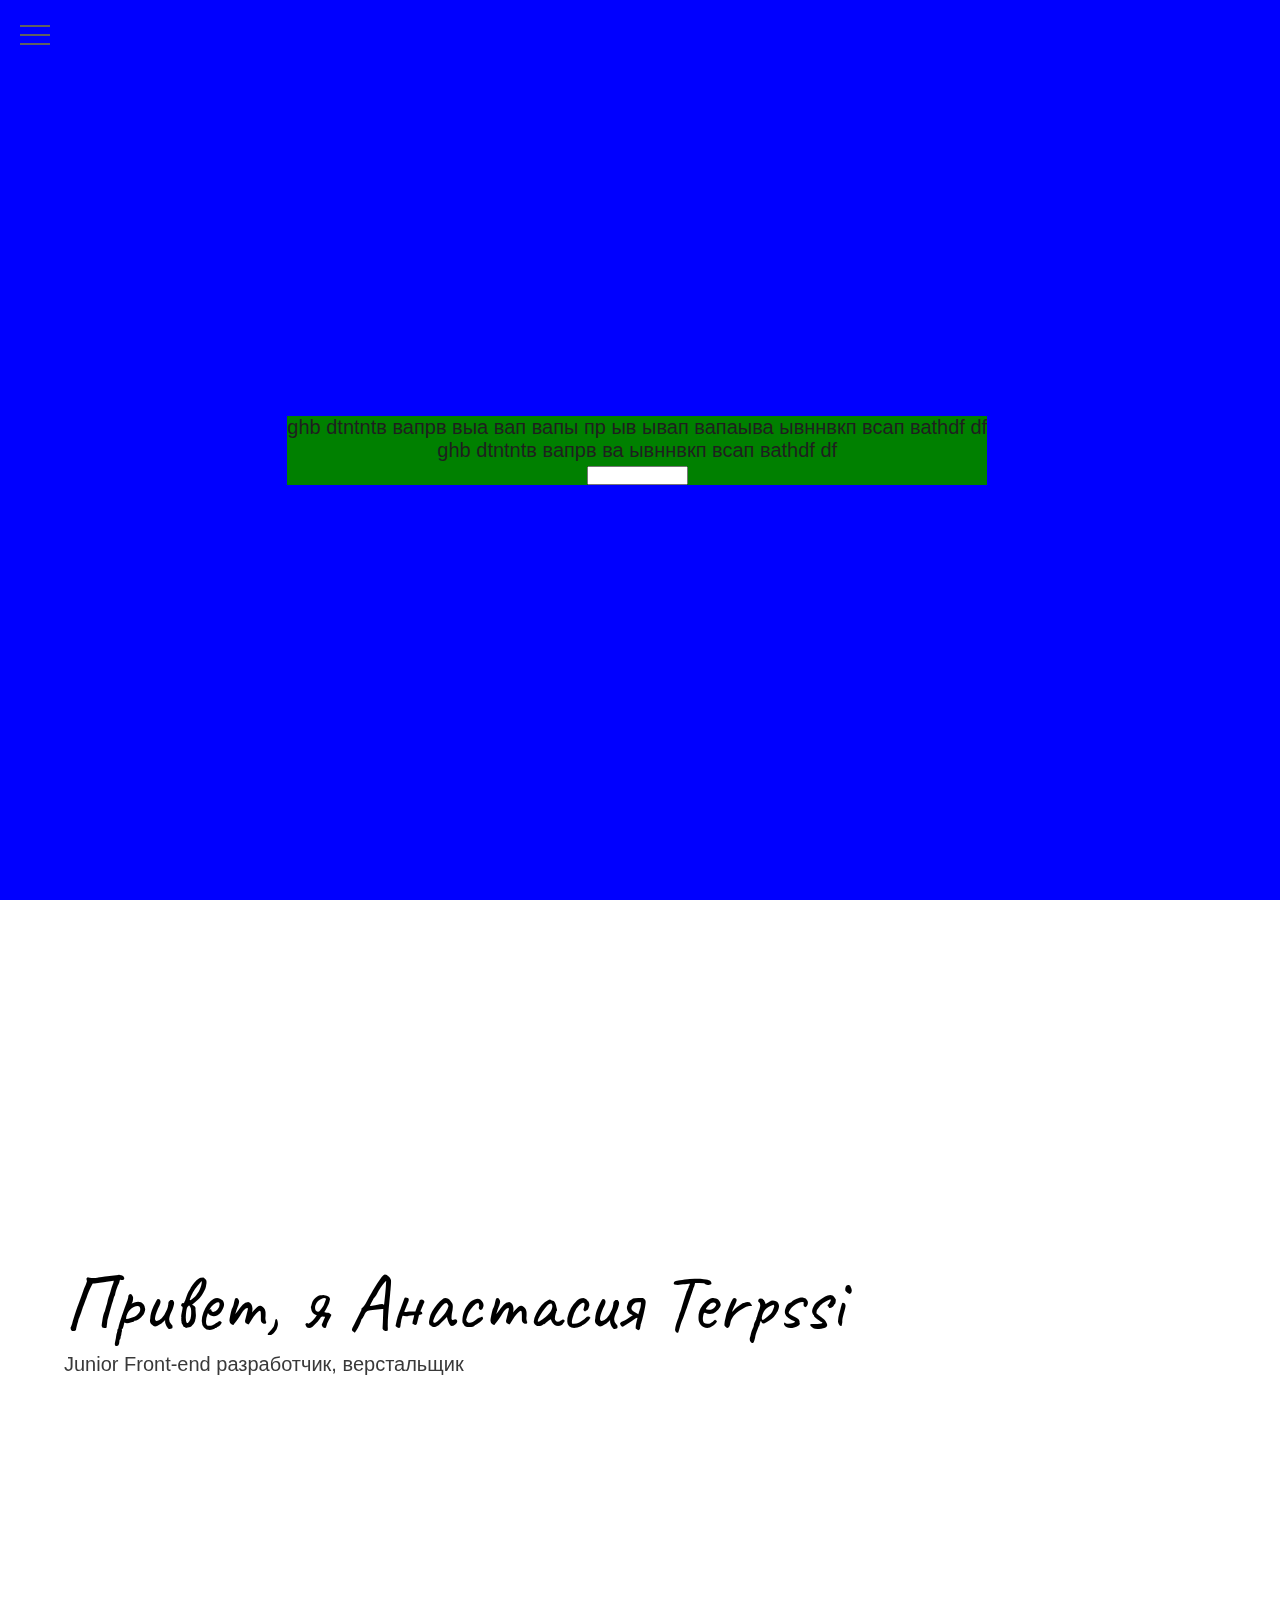
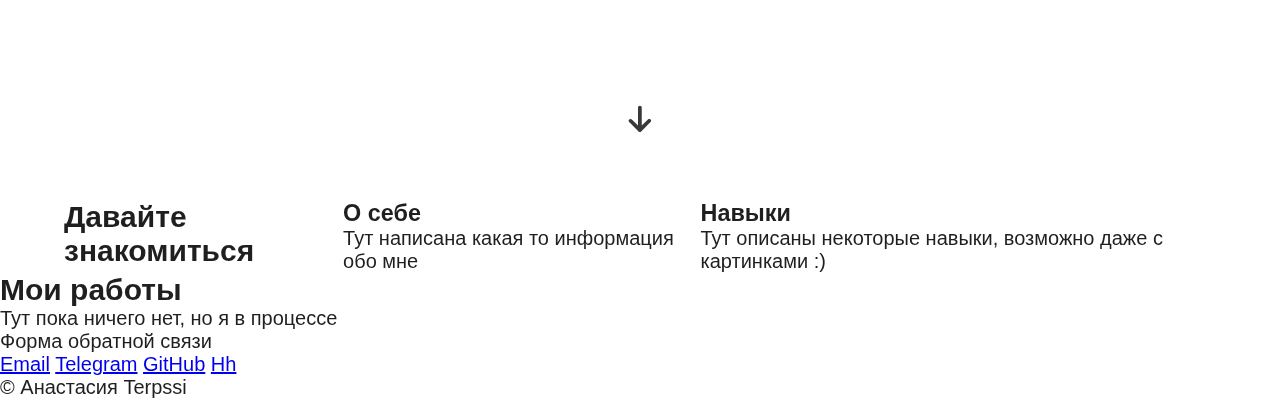
==== index.html @ 1273b7cf "1st commit" ====
<!DOCTYPE html>
<html lang="en">
<head>
    <meta charset="UTF-8">
    <meta name="keywords" content="важные, ключевые, слова">
    <meta name="description" content="краткое описание">
    <link rel="stylesheet" href="fonts.css">
    <link rel="stylesheet" href="style.css">
    <link rel="stylesheet" href="CustomIcons/style.css">
    <title></title>
</head>
<body>
    <div class="test">
        <div class="squ">
            <p>ghb dtntntв вапрв выа вап вапы пр ыв ывап вапаыва ывннвкп всап ваthdf df</p>
            <p>ghb dtntntв вапрв ва ывннвкп всап ваthdf df</p>
            <INPUT TYPE="TEXT" size="10">
        </div>
    </div>
    <header>
        <div class="layout">
            <div class="navigation">
                <input type="checkbox" id="menu-toggle">
                <label class="menu-button" for="menu-toggle">
                    <span></span>
                </label>
                <nav>
                    <a href="#about-me">О себе</a>
                    <a href="#">Мои работы</a>
                </nav>
            </div>
            <div class="header-content">
                <h1>Привет, я Анастасия Terpssi</h1>
                <p>Junior Front-end разработчик, верстальщик</p>
            </div>
            <a class="arrow-down icon-arrow-down2" href="#about-me"></a>
        </div>
    </header>
    <main>
        <section id="about-me">
            <div class="layout">
                <h2>Давайте знакомиться</h2>
                <div>
                    <h3>О себе</h3>
                    <p>Тут написана какая то информация обо мне</p>
                </div>
                <div>
                    <h3>Навыки</h3>
                    <p>Тут описаны некоторые навыки, возможно даже с картинками :)</p>
                </div>
            </div>
        </section>
        <section>
            <h2>Мои работы</h2>
            <p>Тут пока ничего нет, но я в процессе</p>
        </section>
        <section>
            <form action="">
                Форма обратной связи
            </form>
        </section>
    </main>
    <footer>
        <div class="social-icons">
            <a href="#">Email</a>
            <a href="#">Telegram</a>
            <a href="#">GitHub</a>
            <a href="#">Hh</a>
        </div>
        <p>&copy; Анастасия Terpssi</p>
    </footer>
</body>
</html>
---- fonts.css ----
@font-face {
    font-family: "ModernTypewriter";
    src: url("fonts/MODERN TYPEWRITER.otf");
    font-weight: normal;
    font-style: normal;
}
@font-face {
    font-family: "Caveat";
    src: url("fonts/Caveat/Caveat-Regular.ttf");
    font-weight: normal;
    font-style: normal;
}
@font-face {
    font-family: "Caveat";
    src: url("fonts/Caveat/Caveat-Bold.ttf");
    font-weight: bold;
    font-style: normal;
}
@font-face {
    font-family: "Fregat";
    src: url("fonts/fregat/Fregat_regular.otf");
    font-weight: normal;
    font-style: normal;
}
@font-face {
    font-family: "Fregat";
    src: url("fonts/fregat/Fregat_italic.otf");
    font-weight: normal;
    font-style: italic;
}
@font-face {
    font-family: "Fregat";
    src: url("fonts/fregat/Fregat_bold.otf");
    font-weight: bold;
    font-style: normal;
}
@font-face {
    font-family: "Fregat";
    src: url("fonts/fregat/Fregat_bold_italic.otf");
    font-weight: bold;
    font-style: italic;
}
---- style.css ----
* {
    margin: 0;
    padding: 0;
    box-sizing: border-box;
}
:root {
    --baseColor: #1f1f1f;
    --blackColor: #000000;
    --lightColor:  #393939;
    --teaColor: #620e0e;
    --baseFont: 20px;
}
html {
    scroll-behavior: smooth;
}
body {
    font-family: sans-serif;
    font-style: normal;
    font-weight: normal;
    -webkit-font-smoothing: antialiased;
    font-size: 20px;
    color: var(--baseColor);
}
.layout {
    max-width: 90%;
    margin: 0 auto;
    position: relative;
    display: flex;
}
header .layout:after {
    content: '';
    position: fixed;
    top: 0;
    bottom: 0;
    left: 0;
    right: 0;
    background: url("img/LeoneVenterOnUnsplash.jpg");
    background-size: cover;
    z-index: -99;
}
header .layout {
    flex-direction: column;
    width: 100vw;
    height: 100vh;
    justify-content: space-between;
    padding: 3% 0 4%;
}
header a {
    color: var(--baseColor);
    text-decoration: none;
}
.navigation {
    display: flex;
    align-items: center;
}
#menu-toggle {
    display: none;
}
#menu-toggle:checked ~ .menu-button > span {
    transform: rotate(45deg);
}
#menu-toggle:checked ~ .menu-button > span::before {
    top: 0;
    transform: rotate(0);
}
#menu-toggle:checked ~ .menu-button > span::after {
    top: 0;
    transform: rotate(90deg);
}
#menu-toggle:checked ~ nav {
    visibility: visible;
    left: 70px;
    transition-duration: 0.5s;
}
.menu-button {
    display: flex;
    align-items: center;
    position: fixed;
    top: 20px;
    left: 20px;
    width: 30px;
    height: 30px;
    cursor: pointer;
    z-index: 1;
}
.menu-button > span,
.menu-button > span::before,
.menu-button > span::after {
    display: block;
    position: absolute;
    width: 100%;
    height: 2px;
    background-color: #616161;
    transition-duration: .25s;
}
.menu-button > span::before {
    content: '';
    top: -9px;
}
.menu-button > span::after {
    content: '';
    top: 9px;
}
nav {
    visibility: hidden;
    position: fixed;
    left: 100%;
    top: 25px;
    transition-duration: 0.5s;
    white-space: nowrap;
}
nav a {
    padding: 7px;
    text-transform: uppercase;
}
.menu-button:hover > span:after {
    background-color: var(--teaColor);
    top: -9px;
}
.menu-button:hover > span:before {
    background-color: var(--teaColor);
    top: 9px;
}
nav a:hover {
    color: var(--teaColor);
}
h1 {
    font-family: "Caveat", monospace;
    font-weight: normal;
    font-size: 80px;
    color: var(--blackColor);
}
.header-content p {
    color: var(--lightColor);
}
.arrow-down {
    align-self: center;
}
.arrow-down {
    font-size: 30px;
    transition: color .5s;
    padding: 15px;
    color: var(--lightColor);
}
.arrow-down:hover {
    color: var(--teaColor);
    animation: arrow .5s ease 4 alternate;
}
@keyframes arrow {
    0% {transform: translateY(0px)}
    50% {transform: translateY(-10px)}
    100% {transform: translateY(10px)}
}


.test {
    background-color: blue;
    width: 100vw;
    height: 100vh;
    text-align: center;
}
.test:after {
    background-color: red;
    content: "";
    display: inline-block;
    height: 100%;
    vertical-align: middle;
}
.squ {
    background-color: green;
    display: inline-block;
    vertical-align: middle;
}
---- CustomIcons/style.css ----
@font-face {
  font-family: 'icomoon';
  src:  url('fonts/icomoon.eot?h7og2r');
  src:  url('fonts/icomoon.eot?h7og2r#iefix') format('embedded-opentype'),
    url('fonts/icomoon.ttf?h7og2r') format('truetype'),
    url('fonts/icomoon.woff?h7og2r') format('woff'),
    url('fonts/icomoon.svg?h7og2r#icomoon') format('svg');
  font-weight: normal;
  font-style: normal;
  font-display: block;
}

[class^="icon-"], [class*=" icon-"] {
  /* use !important to prevent issues with browser extensions that change fonts */
  font-family: 'icomoon' !important;
  speak: never;
  font-style: normal;
  font-weight: normal;
  font-variant: normal;
  text-transform: none;
  line-height: 1;

  /* Better Font Rendering =========== */
  -webkit-font-smoothing: antialiased;
  -moz-osx-font-smoothing: grayscale;
}

.icon-arrow-down2:before {
  content: "\ea3e";
}
.icon-github:before {
  content: "\eab0";
}
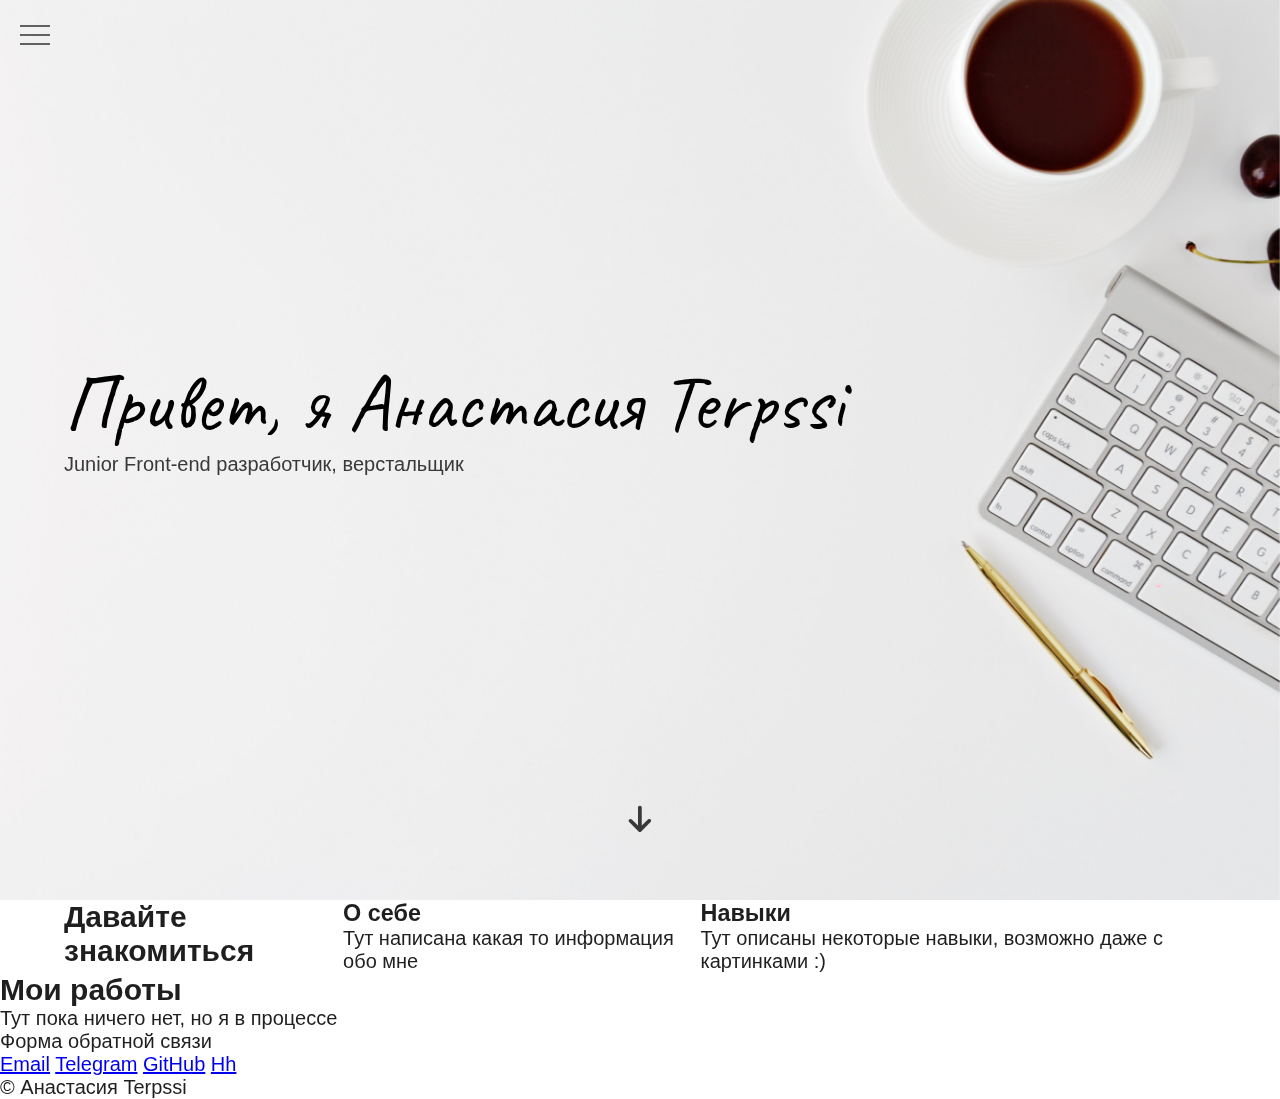
==== commit e6973977: "2" ====
--- a/index.html
+++ b/index.html
@@ -10,13 +10,6 @@
     <title></title>
 </head>
 <body>
-    <div class="test">
-        <div class="squ">
-            <p>ghb dtntntв вапрв выа вап вапы пр ыв ывап вапаыва ывннвкп всап ваthdf df</p>
-            <p>ghb dtntntв вапрв ва ывннвкп всап ваthdf df</p>
-            <INPUT TYPE="TEXT" size="10">
-        </div>
-    </div>
     <header>
         <div class="layout">
             <div class="navigation">
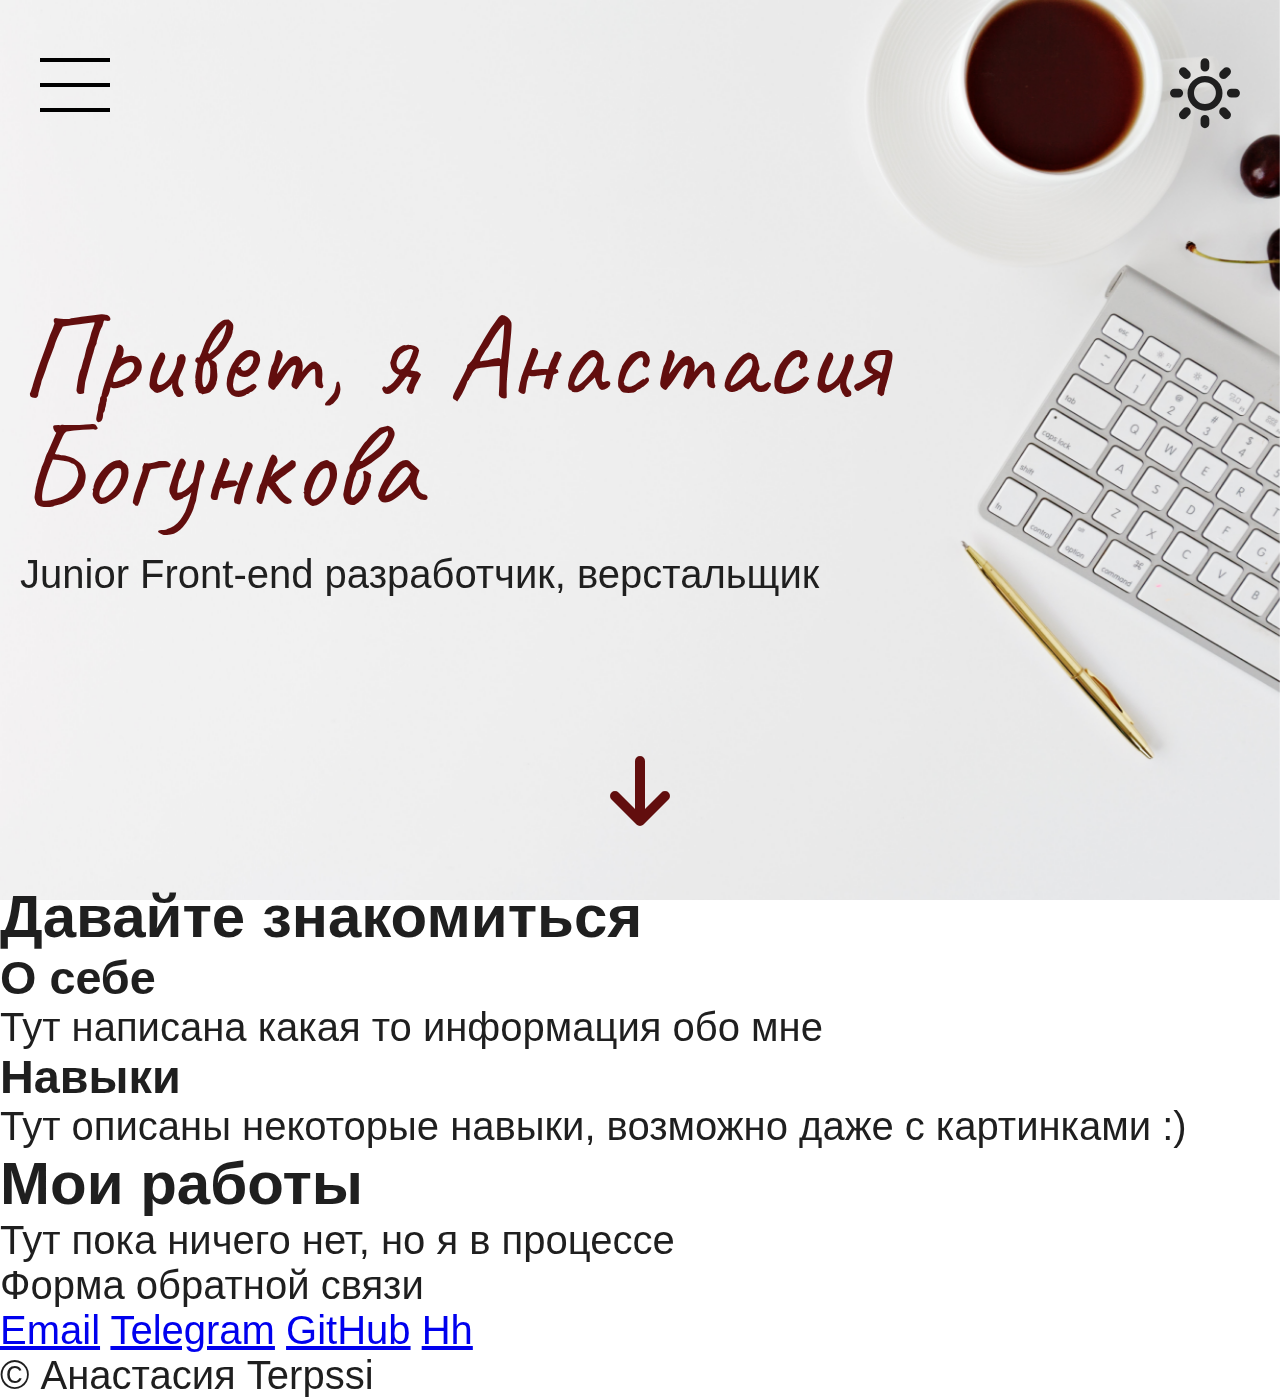
==== commit 155749ec: "header" ====
--- a/index.html
+++ b/index.html
@@ -5,62 +5,66 @@
     <meta name="keywords" content="важные, ключевые, слова">
     <meta name="description" content="краткое описание">
     <link rel="stylesheet" href="fonts.css">
-    <link rel="stylesheet" href="style.css">
+    <link rel="stylesheet" href="styles.css">
     <link rel="stylesheet" href="CustomIcons/style.css">
     <title></title>
 </head>
 <body>
-    <header>
+<header>
+    <div class="layout">
+        <div class="navigation">
+            <input type="checkbox" id="menu-toggle">
+            <label class="menu-button" for="menu-toggle">
+                <span></span>
+            </label>
+            <nav>
+                <a href="#about-me">О себе</a>
+                <a href="#">Мои работы</a>
+            </nav>
+            <div class="theme">
+                <i class="icon-sun theme-light"></i>
+                <i class="icon-brightness-contrast theme-dark"></i>
+            </div>
+        </div>
+        <div class="header-content">
+            <h1>Привет, я Анастасия Богункова</h1>
+            <p>Junior Front-end разработчик, верстальщик</p>
+        </div>
+        <a class="arrow-down icon-arrow-down2" href="#about-me"></a>
+    </div>
+</header>
+<main>
+    <section id="about-me">
         <div class="layout">
-            <div class="navigation">
-                <input type="checkbox" id="menu-toggle">
-                <label class="menu-button" for="menu-toggle">
-                    <span></span>
-                </label>
-                <nav>
-                    <a href="#about-me">О себе</a>
-                    <a href="#">Мои работы</a>
-                </nav>
+            <h2>Давайте знакомиться</h2>
+            <div>
+                <h3>О себе</h3>
+                <p>Тут написана какая то информация обо мне</p>
             </div>
-            <div class="header-content">
-                <h1>Привет, я Анастасия Terpssi</h1>
-                <p>Junior Front-end разработчик, верстальщик</p>
+            <div>
+                <h3>Навыки</h3>
+                <p>Тут описаны некоторые навыки, возможно даже с картинками :)</p>
             </div>
-            <a class="arrow-down icon-arrow-down2" href="#about-me"></a>
         </div>
-    </header>
-    <main>
-        <section id="about-me">
-            <div class="layout">
-                <h2>Давайте знакомиться</h2>
-                <div>
-                    <h3>О себе</h3>
-                    <p>Тут написана какая то информация обо мне</p>
-                </div>
-                <div>
-                    <h3>Навыки</h3>
-                    <p>Тут описаны некоторые навыки, возможно даже с картинками :)</p>
-                </div>
-            </div>
-        </section>
-        <section>
-            <h2>Мои работы</h2>
-            <p>Тут пока ничего нет, но я в процессе</p>
-        </section>
-        <section>
-            <form action="">
-                Форма обратной связи
-            </form>
-        </section>
-    </main>
-    <footer>
-        <div class="social-icons">
-            <a href="#">Email</a>
-            <a href="#">Telegram</a>
-            <a href="#">GitHub</a>
-            <a href="#">Hh</a>
-        </div>
-        <p>&copy; Анастасия Terpssi</p>
-    </footer>
+    </section>
+    <section>
+        <h2>Мои работы</h2>
+        <p>Тут пока ничего нет, но я в процессе</p>
+    </section>
+    <section>
+        <form action="">
+            Форма обратной связи
+        </form>
+    </section>
+</main>
+<footer>
+    <div class="social-icons">
+        <a href="#">Email</a>
+        <a href="#">Telegram</a>
+        <a href="#">GitHub</a>
+        <a href="#">Hh</a>
+    </div>
+    <p>&copy; Анастасия Terpssi</p>
+</footer>
 </body>
-</html>+</html>
--- a/styles.css
+++ b/styles.css
@@ -0,0 +1,156 @@
+* {
+    margin: 0;
+    padding: 0;
+    box-sizing: border-box;
+}
+:root {
+    --baseColor: #1f1f1f;
+    --teaColor: #620e0e;
+}
+html {
+    scroll-behavior: smooth;
+}
+body {
+    font-family: sans-serif;
+    font-style: normal;
+    font-weight: normal;
+    -webkit-font-smoothing: antialiased;
+    font-size: 40px;
+    color: var(--baseColor);
+}
+header .layout {
+    width: 100vw;
+    height: 98vh;
+    padding: 3% 20px 4%;
+    display: flex;
+    flex-direction: column;
+    justify-content: space-between;
+}
+header .layout:after {
+    content: '';
+    position: fixed;
+    top: 0;
+    bottom: 0;
+    left: 0;
+    right: 0;
+    background: url("img/LeoneVenterOnUnsplash.jpg");
+    background-size: cover;
+    z-index: -99;
+}
+.theme {
+    flex: 1;
+    display: flex;
+    justify-content: flex-end;
+    align-items: center;
+}
+.theme i {
+    font-size: 70px;
+    padding: 20px
+}
+.theme-dark {
+    display: none;
+}
+.navigation {
+    display: flex;
+    font-size: 50px;
+    line-height: 80px;
+}
+#menu-toggle {
+    display: none;
+}
+nav {
+    visibility: hidden;
+    position: fixed;
+    left: 100%;
+    top: 45px;
+    transition-duration: 0.5s;
+    white-space: nowrap;
+}
+#menu-toggle:checked ~ nav {
+    visibility: visible;
+    left: 15%;
+    transition-duration: 0.5s;
+}
+.menu-button {
+    display: flex;
+    align-items: center;
+    position: fixed;
+    top: 50px;
+    left: 40px;
+    width: 70px;
+    height: 70px;
+    cursor: pointer;
+    z-index: 1;
+}
+.menu-button > span,
+.menu-button > span::before,
+.menu-button > span::after {
+    display: block;
+    position: absolute;
+    width: 100%;
+    height: 4px;
+    background-color: black;
+    transition-duration: .25s;
+}
+.menu-button > span::before {
+    content: '';
+    top: -25px;
+}
+.menu-button > span::after {
+    content: '';
+    top: 25px;
+}
+#menu-toggle:checked ~ .menu-button > span {
+    transform: rotate(45deg);
+}
+#menu-toggle:checked ~ .menu-button > span::before {
+    top: 0;
+    transform: rotate(0);
+}
+#menu-toggle:checked ~ .menu-button > span::after {
+    top: 0;
+    transform: rotate(90deg);
+}
+nav a {
+    padding: 10px;
+}
+.menu-button:hover > span:before,
+.menu-button:hover > span:after {
+    background-color: var(--teaColor);
+}
+nav a:hover {
+    color: var(--teaColor);
+}
+.header-content h1 {
+    margin-bottom: 30px;
+    color: var(--teaColor);
+    font-family: "Caveat", monospace;
+    font-weight: normal;
+    font-size: 120px;
+    line-height: 110px;
+}
+header a {
+    color: var(--baseColor);
+    text-decoration: none;
+    text-align: center;
+    -webkit-tap-highlight-color: rgba(0, 0, 0, 0); /*убирает синий фон при нажатии*/
+}
+header .arrow-down {
+    font-size: 80px;
+    color: var(--teaColor);
+}
+.arrow-down:hover {
+    animation: arrow .5s ease 4 alternate;
+}
+@keyframes arrow {
+    0% {transform: translateY(0px)}
+    50% {transform: translateY(-10px)}
+    100% {transform: translateY(10px)}
+}
+
+@media (min-width: 411px) {
+}
+@media (min-width: 736px) {
+}
+@media (min-width: 1024px) {
+}
--- a/CustomIcons/style.css
+++ b/CustomIcons/style.css
@@ -1,10 +1,10 @@
 @font-face {
   font-family: 'icomoon';
-  src:  url('fonts/icomoon.eot?h7og2r');
-  src:  url('fonts/icomoon.eot?h7og2r#iefix') format('embedded-opentype'),
-    url('fonts/icomoon.ttf?h7og2r') format('truetype'),
-    url('fonts/icomoon.woff?h7og2r') format('woff'),
-    url('fonts/icomoon.svg?h7og2r#icomoon') format('svg');
+  src:  url('fonts/icomoon.eot?nklb90');
+  src:  url('fonts/icomoon.eot?nklb90#iefix') format('embedded-opentype'),
+    url('fonts/icomoon.ttf?nklb90') format('truetype'),
+    url('fonts/icomoon.woff?nklb90') format('woff'),
+    url('fonts/icomoon.svg?nklb90#icomoon') format('svg');
   font-weight: normal;
   font-style: normal;
   font-display: block;
@@ -25,9 +25,30 @@
   -moz-osx-font-smoothing: grayscale;
 }
 
+.icon-sun:before {
+  content: "\e9d4";
+}
+.icon-brightness-contrast:before {
+  content: "\e9d6";
+}
 .icon-arrow-down2:before {
   content: "\ea3e";
 }
+.icon-mail4:before {
+  content: "\ea86";
+}
+.icon-facebook2:before {
+  content: "\ea91";
+}
+.icon-instagram:before {
+  content: "\ea92";
+}
+.icon-telegram:before {
+  content: "\ea95";
+}
 .icon-github:before {
   content: "\eab0";
-}+}
+.icon-skype:before {
+  content: "\eac5";
+}
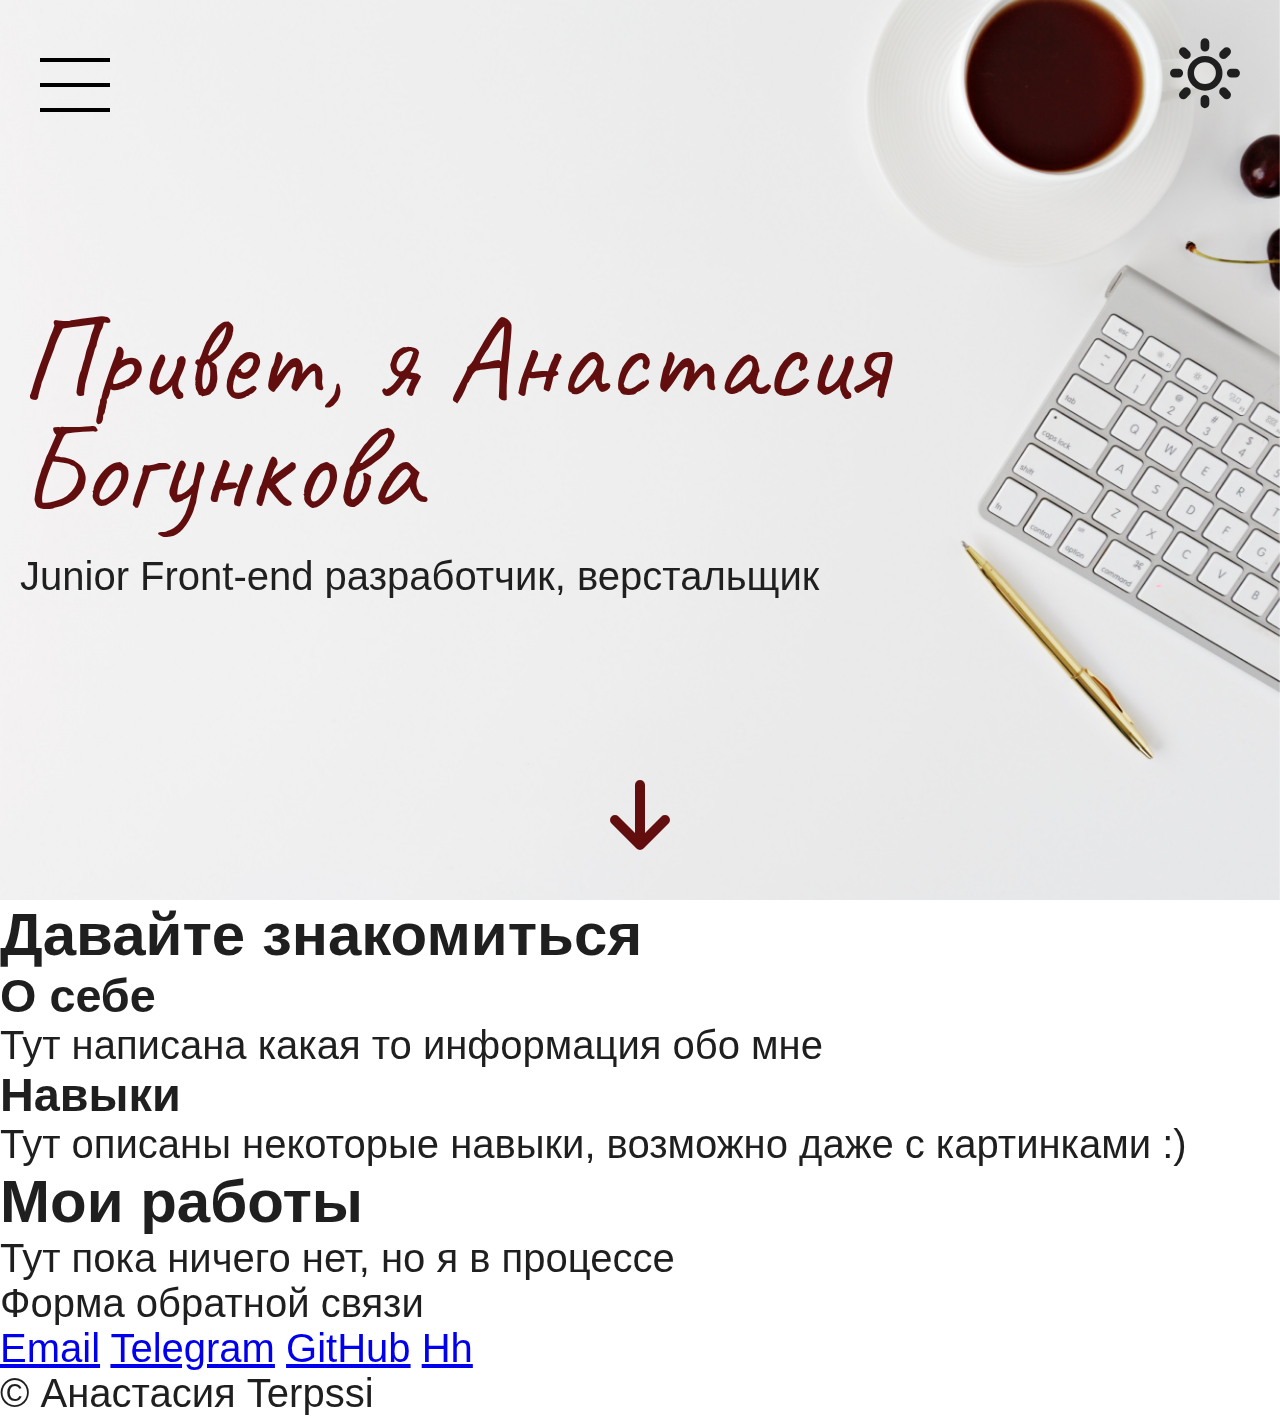
==== commit 0798e752: "light-dark" ====
--- a/index.html
+++ b/index.html
@@ -9,7 +9,7 @@
     <link rel="stylesheet" href="CustomIcons/style.css">
     <title></title>
 </head>
-<body>
+<body id="body">
 <header>
     <div class="layout">
         <div class="navigation">
@@ -22,8 +22,7 @@
                 <a href="#">Мои работы</a>
             </nav>
             <div class="theme">
-                <i class="icon-sun theme-light"></i>
-                <i class="icon-brightness-contrast theme-dark"></i>
+                <i class="icon-sun" id="themeButton"></i>
             </div>
         </div>
         <div class="header-content">
@@ -66,5 +65,14 @@
     </div>
     <p>&copy; Анастасия Terpssi</p>
 </footer>
+<script>
+    "use strict";
+    var buttonTheme = document.getElementById('themeButton');
+    var body = document.getElementById('body');
+    buttonTheme.addEventListener("click", ()=> {
+        buttonTheme.classList.toggle('icon-brightness-contrast');
+        body.classList.toggle('darkTheme');
+    })
+</script>
 </body>
 </html>
--- a/styles.css
+++ b/styles.css
@@ -6,6 +6,8 @@
 :root {
     --baseColor: #1f1f1f;
     --teaColor: #620e0e;
+    --light: #d2c8c8;
+    --lightRed: #b82c2c;
 }
 html {
     scroll-behavior: smooth;
@@ -20,8 +22,8 @@
 }
 header .layout {
     width: 100vw;
-    height: 98vh;
-    padding: 3% 20px 4%;
+    height: 100vh;
+    padding: 2vh 20px 5vh;
     display: flex;
     flex-direction: column;
     justify-content: space-between;
@@ -46,9 +48,6 @@
 .theme i {
     font-size: 70px;
     padding: 20px
-}
-.theme-dark {
-    display: none;
 }
 .navigation {
     display: flex;
@@ -148,6 +147,30 @@
     100% {transform: translateY(10px)}
 }
 
+.darkTheme header .layout:after {
+    background: url("img/LeoneVenterOnUnsplashdark.jpg");
+}
+.darkTheme {
+    color: var(--light);
+}
+.darkTheme .header-content h1 {
+    color: var(--lightRed);
+}
+.darkTheme header .arrow-down {
+    color: var(--lightRed);
+}
+.darkTheme nav a:hover {
+    color: var(--lightRed);
+}
+.darkTheme .menu-button > span,
+.darkTheme .menu-button > span::before,
+.darkTheme .menu-button > span::after {
+    background-color: var(--lightRed);
+}
+.darkTheme header a {
+    color: var(--light);
+}
+
 @media (min-width: 411px) {
 }
 @media (min-width: 736px) {
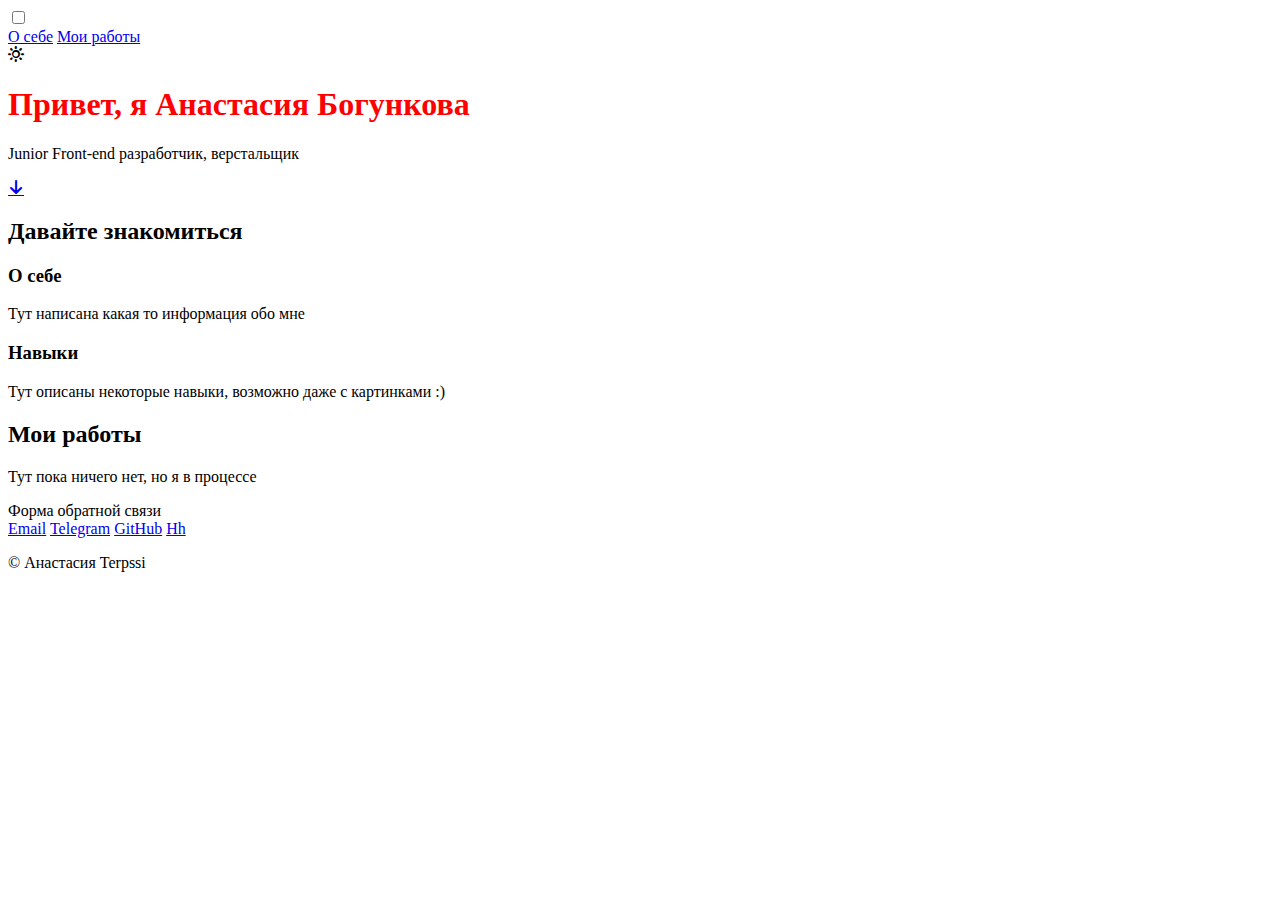
==== commit dc246893: "test" ====
--- a/index.html
+++ b/index.html
@@ -47,29 +47,35 @@
         </div>
     </section>
     <section>
-        <h2>Мои работы</h2>
-        <p>Тут пока ничего нет, но я в процессе</p>
+        <div class="layout">
+            <h2>Мои работы</h2>
+            <p>Тут пока ничего нет, но я в процессе</p>
+        </div>
     </section>
     <section>
-        <form action="">
-            Форма обратной связи
-        </form>
+        <div class="layout">
+            <form action="">
+                Форма обратной связи
+            </form>
+        </div>
     </section>
 </main>
 <footer>
-    <div class="social-icons">
-        <a href="#">Email</a>
-        <a href="#">Telegram</a>
-        <a href="#">GitHub</a>
-        <a href="#">Hh</a>
+    <div class="layout">
+        <div class="social-icons">
+            <a href="#">Email</a>
+            <a href="#">Telegram</a>
+            <a href="#">GitHub</a>
+            <a href="#">Hh</a>
+        </div>
+        <p>&copy; Анастасия Terpssi</p>
     </div>
-    <p>&copy; Анастасия Terpssi</p>
 </footer>
 <script>
     "use strict";
     var buttonTheme = document.getElementById('themeButton');
     var body = document.getElementById('body');
-    buttonTheme.addEventListener("click", ()=> {
+    buttonTheme.addEventListener("click", () => {
         buttonTheme.classList.toggle('icon-brightness-contrast');
         body.classList.toggle('darkTheme');
     })
--- a/styles.css
+++ b/styles.css
@@ -1,179 +1,244 @@
-* {
-    margin: 0;
-    padding: 0;
-    box-sizing: border-box;
-}
-:root {
-    --baseColor: #1f1f1f;
-    --teaColor: #620e0e;
-    --light: #d2c8c8;
-    --lightRed: #b82c2c;
-}
-html {
-    scroll-behavior: smooth;
-}
-body {
-    font-family: sans-serif;
-    font-style: normal;
-    font-weight: normal;
-    -webkit-font-smoothing: antialiased;
-    font-size: 40px;
-    color: var(--baseColor);
-}
-header .layout {
-    width: 100vw;
-    height: 100vh;
-    padding: 2vh 20px 5vh;
-    display: flex;
-    flex-direction: column;
-    justify-content: space-between;
-}
-header .layout:after {
-    content: '';
-    position: fixed;
-    top: 0;
-    bottom: 0;
-    left: 0;
-    right: 0;
-    background: url("img/LeoneVenterOnUnsplash.jpg");
-    background-size: cover;
-    z-index: -99;
-}
-.theme {
-    flex: 1;
-    display: flex;
-    justify-content: flex-end;
-    align-items: center;
-}
-.theme i {
-    font-size: 70px;
-    padding: 20px
-}
-.navigation {
-    display: flex;
-    font-size: 50px;
-    line-height: 80px;
-}
-#menu-toggle {
-    display: none;
-}
-nav {
-    visibility: hidden;
-    position: fixed;
-    left: 100%;
-    top: 45px;
-    transition-duration: 0.5s;
-    white-space: nowrap;
-}
-#menu-toggle:checked ~ nav {
-    visibility: visible;
-    left: 15%;
-    transition-duration: 0.5s;
-}
-.menu-button {
-    display: flex;
-    align-items: center;
-    position: fixed;
-    top: 50px;
-    left: 40px;
-    width: 70px;
-    height: 70px;
-    cursor: pointer;
-    z-index: 1;
-}
-.menu-button > span,
-.menu-button > span::before,
-.menu-button > span::after {
-    display: block;
-    position: absolute;
-    width: 100%;
-    height: 4px;
-    background-color: black;
-    transition-duration: .25s;
-}
-.menu-button > span::before {
-    content: '';
-    top: -25px;
-}
-.menu-button > span::after {
-    content: '';
-    top: 25px;
-}
-#menu-toggle:checked ~ .menu-button > span {
-    transform: rotate(45deg);
-}
-#menu-toggle:checked ~ .menu-button > span::before {
-    top: 0;
-    transform: rotate(0);
-}
-#menu-toggle:checked ~ .menu-button > span::after {
-    top: 0;
-    transform: rotate(90deg);
-}
-nav a {
-    padding: 10px;
-}
-.menu-button:hover > span:before,
-.menu-button:hover > span:after {
-    background-color: var(--teaColor);
-}
-nav a:hover {
-    color: var(--teaColor);
-}
+/** {*/
+/*    margin: 0;*/
+/*    padding: 0;*/
+/*    box-sizing: border-box;*/
+/*}*/
+/*:root {*/
+/*    --baseColor: #1f1f1f;*/
+/*    --teaColor: #620e0e;*/
+/*    --light: #d2c8c8;*/
+/*    --lightRed: #b82c2c;*/
+/*}*/
+/*html {*/
+/*    scroll-behavior: smooth;*/
+/*}*/
+/*body {*/
+/*    font-family: sans-serif;*/
+/*    font-style: normal;*/
+/*    font-weight: normal;*/
+/*    -webkit-font-smoothing: antialiased;*/
+/*    font-size: 40px;*/
+/*    color: var(--baseColor);*/
+/*}*/
+/*.layout {*/
+/*    padding: 2vh 20px 5vh;*/
+/*    margin: 0 auto;*/
+/*}*/
+/*header .layout {*/
+/*    height: 100vh;*/
+/*    display: flex;*/
+/*    flex-direction: column;*/
+/*    justify-content: space-between;*/
+/*}*/
+/*header .layout:after {*/
+/*    content: '';*/
+/*    position: fixed;*/
+/*    top: 0;*/
+/*    bottom: 0;*/
+/*    left: 0;*/
+/*    right: 0;*/
+/*    background: url("img/LeoneVenterOnUnsplash.jpg");*/
+/*    background-size: cover;*/
+/*    z-index: -99;*/
+/*}*/
+/*.theme {*/
+/*    flex: 1;*/
+/*    display: flex;*/
+/*    justify-content: flex-end;*/
+/*    align-items: center;*/
+/*}*/
+/*.theme i {*/
+/*    font-size: 70px;*/
+/*    padding: 20px*/
+/*}*/
+/*.navigation {*/
+/*    display: flex;*/
+/*    font-size: 50px;*/
+/*    line-height: 80px;*/
+/*}*/
+/*#menu-toggle {*/
+/*    display: none;*/
+/*}*/
+/*nav {*/
+/*    visibility: hidden;*/
+/*    position: fixed;*/
+/*    left: 100%;*/
+/*    top: 45px;*/
+/*    transition-duration: 0.5s;*/
+/*    white-space: nowrap;*/
+/*}*/
+/*#menu-toggle:checked ~ nav {*/
+/*    visibility: visible;*/
+/*    left: 15%;*/
+/*    transition-duration: 0.5s;*/
+/*}*/
+/*.menu-button {*/
+/*    display: flex;*/
+/*    align-items: center;*/
+/*    position: fixed;*/
+/*    top: 50px;*/
+/*    left: 40px;*/
+/*    width: 70px;*/
+/*    height: 70px;*/
+/*    cursor: pointer;*/
+/*    z-index: 1;*/
+/*}*/
+/*.menu-button > span,*/
+/*.menu-button > span::before,*/
+/*.menu-button > span::after {*/
+/*    display: block;*/
+/*    position: absolute;*/
+/*    width: 100%;*/
+/*    height: 4px;*/
+/*    background-color: black;*/
+/*    transition-duration: .25s;*/
+/*}*/
+/*.menu-button > span::before {*/
+/*    content: '';*/
+/*    top: -25px;*/
+/*}*/
+/*.menu-button > span::after {*/
+/*    content: '';*/
+/*    top: 25px;*/
+/*}*/
+/*#menu-toggle:checked ~ .menu-button > span {*/
+/*    transform: rotate(45deg);*/
+/*}*/
+/*#menu-toggle:checked ~ .menu-button > span::before {*/
+/*    top: 0;*/
+/*    transform: rotate(0);*/
+/*}*/
+/*#menu-toggle:checked ~ .menu-button > span::after {*/
+/*    top: 0;*/
+/*    transform: rotate(90deg);*/
+/*}*/
+/*nav a {*/
+/*    padding: 10px;*/
+/*}*/
+/*.menu-button:hover > span:before,*/
+/*.menu-button:hover > span:after {*/
+/*    background-color: var(--teaColor);*/
+/*}*/
+/*nav a:hover {*/
+/*    color: var(--teaColor);*/
+/*}*/
+/*.header-content h1 {*/
+/*    margin-bottom: 30px;*/
+/*    color: var(--teaColor);*/
+/*    font-family: "Caveat", monospace;*/
+/*    font-weight: normal;*/
+/*    font-size: 120px;*/
+/*    line-height: 110px;*/
+/*}*/
+/*header a {*/
+/*    color: var(--baseColor);*/
+/*    text-decoration: none;*/
+/*    text-align: center;*/
+/*    -webkit-tap-highlight-color: rgba(0, 0, 0, 0); !*убирает синий фон при нажатии*!*/
+/*}*/
+/*header .arrow-down {*/
+/*    font-size: 80px;*/
+/*    color: var(--teaColor);*/
+/*}*/
+/*.arrow-down:hover {*/
+/*    animation: arrow .5s ease 4 alternate;*/
+/*}*/
+/*@keyframes arrow {*/
+/*    0% {transform: translateY(0px)}*/
+/*    50% {transform: translateY(-10px)}*/
+/*    100% {transform: translateY(10px)}*/
+/*}*/
+
+/*.darkTheme header .layout:after {*/
+/*    background: url("img/LeoneVenterOnUnsplashdark.jpg");*/
+/*    background-size: cover;*/
+/*}*/
+/*.darkTheme {*/
+/*    color: var(--light);*/
+/*}*/
+/*.darkTheme .header-content h1 {*/
+/*    color: var(--lightRed);*/
+/*    text-shadow: 5px 5px 15px rgba(255,255,255, 0.2);*/
+/*}*/
+/*.darkTheme header .arrow-down {*/
+/*    color: var(--lightRed);*/
+/*}*/
+/*.darkTheme nav a:hover {*/
+/*    color: var(--lightRed);*/
+/*}*/
+/*.darkTheme .menu-button > span,*/
+/*.darkTheme .menu-button > span::before,*/
+/*.darkTheme .menu-button > span::after {*/
+/*    background-color: var(--lightRed);*/
+/*}*/
+/*.darkTheme header a {*/
+/*    color: var(--light);*/
+/*}*/
+
+/*@media (min-width: 411px) {*/
+/*}*/
+/*@media (min-width: 736px) {*/
+/*    body {*/
+/*        font-size: 25px;*/
+/*    }*/
+/*    .menu-button {*/
+/*        top: 30px;*/
+/*        left: 40px;*/
+/*        width: 50px;*/
+/*        height: 50px;*/
+/*    }*/
+/*    .navigation {*/
+/*        font-size: 30px;*/
+/*        line-height: 80px;*/
+/*    }*/
+/*    .theme i {*/
+/*        font-size: 40px;*/
+/*        padding: 10px;*/
+/*    }*/
+/*    nav {*/
+/*        top: 15px;*/
+/*    }*/
+/*    #menu-toggle:checked ~ nav {*/
+/*        left: 12%;*/
+/*    }*/
+/*    .menu-button > span::before {*/
+/*        content: '';*/
+/*        top: -19px;*/
+/*    }*/
+/*    .menu-button > span::after {*/
+/*        content: '';*/
+/*        top: 19px;*/
+/*    }*/
+/*    .header-content h1 {*/
+/*        margin-bottom: 10px;*/
+/*        font-size: 60px;*/
+/*        line-height: 60px;*/
+/*    }*/
+/*}*/
+/*@media (min-width: 1024px) {*/
+/*}*/
+
 .header-content h1 {
-    margin-bottom: 30px;
-    color: var(--teaColor);
-    font-family: "Caveat", monospace;
-    font-weight: normal;
-    font-size: 120px;
-    line-height: 110px;
-}
-header a {
-    color: var(--baseColor);
-    text-decoration: none;
-    text-align: center;
-    -webkit-tap-highlight-color: rgba(0, 0, 0, 0); /*убирает синий фон при нажатии*/
-}
-header .arrow-down {
-    font-size: 80px;
-    color: var(--teaColor);
-}
-.arrow-down:hover {
-    animation: arrow .5s ease 4 alternate;
-}
-@keyframes arrow {
-    0% {transform: translateY(0px)}
-    50% {transform: translateY(-10px)}
-    100% {transform: translateY(10px)}
-}
-
-.darkTheme header .layout:after {
-    background: url("img/LeoneVenterOnUnsplashdark.jpg");
-}
-.darkTheme {
-    color: var(--light);
-}
-.darkTheme .header-content h1 {
-    color: var(--lightRed);
-}
-.darkTheme header .arrow-down {
-    color: var(--lightRed);
-}
-.darkTheme nav a:hover {
-    color: var(--lightRed);
-}
-.darkTheme .menu-button > span,
-.darkTheme .menu-button > span::before,
-.darkTheme .menu-button > span::after {
-    background-color: var(--lightRed);
-}
-.darkTheme header a {
-    color: var(--light);
-}
-
-@media (min-width: 411px) {
-}
-@media (min-width: 736px) {
+    color: #008000;
+}
+
+@media (min-width: 320px) {
+    .header-content h1 {
+        color: #0000ff;
+    }
+}
+@media (min-width: 480px) {
+    .header-content h1 {
+        color: #bb00ff;
+    }
+}
+@media (min-width: 768px) {
+    .header-content h1 {
+        color: #ff0077;
+    }
 }
 @media (min-width: 1024px) {
-}
+    .header-content h1 {
+        color: #ff0000;
+    }
+}
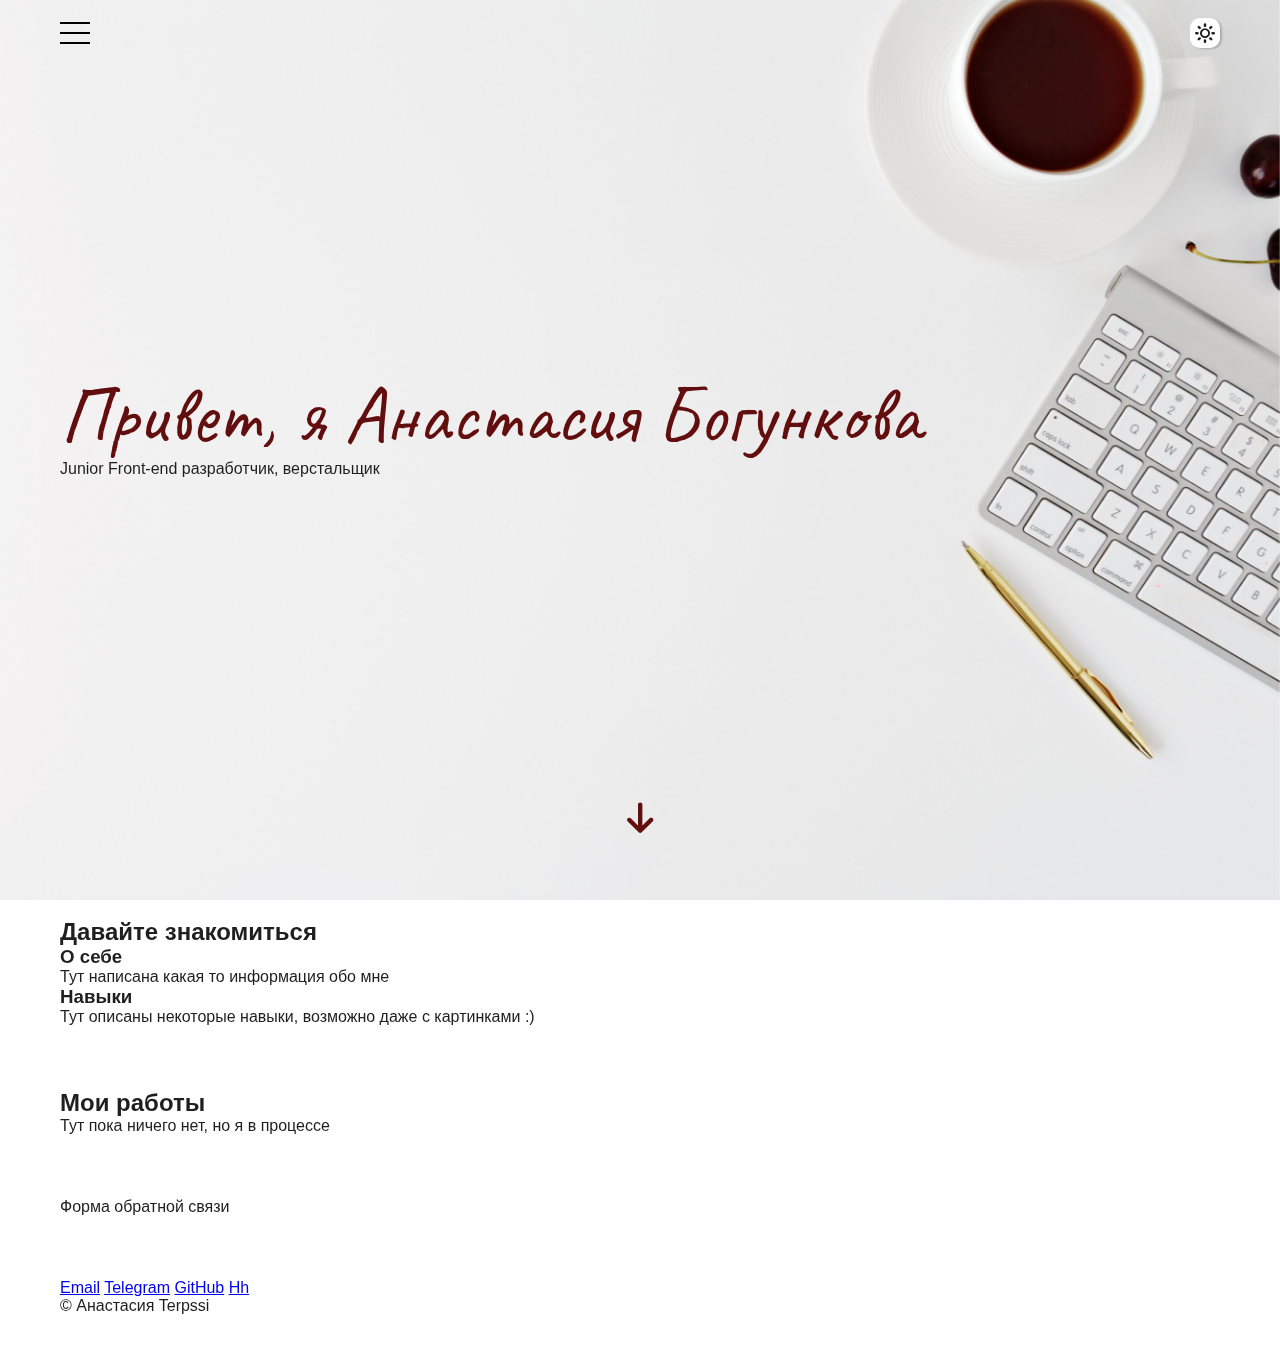
==== commit d1027845: "test" ====
--- a/index.html
+++ b/index.html
@@ -4,6 +4,7 @@
     <meta charset="UTF-8">
     <meta name="keywords" content="важные, ключевые, слова">
     <meta name="description" content="краткое описание">
+    <meta name="viewport" content="width=device-width">
     <link rel="stylesheet" href="fonts.css">
     <link rel="stylesheet" href="styles.css">
     <link rel="stylesheet" href="CustomIcons/style.css">
--- a/styles.css
+++ b/styles.css
@@ -1,244 +1,206 @@
-/** {*/
-/*    margin: 0;*/
-/*    padding: 0;*/
-/*    box-sizing: border-box;*/
-/*}*/
-/*:root {*/
-/*    --baseColor: #1f1f1f;*/
-/*    --teaColor: #620e0e;*/
-/*    --light: #d2c8c8;*/
-/*    --lightRed: #b82c2c;*/
-/*}*/
-/*html {*/
-/*    scroll-behavior: smooth;*/
-/*}*/
-/*body {*/
-/*    font-family: sans-serif;*/
-/*    font-style: normal;*/
-/*    font-weight: normal;*/
-/*    -webkit-font-smoothing: antialiased;*/
-/*    font-size: 40px;*/
-/*    color: var(--baseColor);*/
-/*}*/
-/*.layout {*/
-/*    padding: 2vh 20px 5vh;*/
-/*    margin: 0 auto;*/
-/*}*/
-/*header .layout {*/
-/*    height: 100vh;*/
-/*    display: flex;*/
-/*    flex-direction: column;*/
-/*    justify-content: space-between;*/
-/*}*/
-/*header .layout:after {*/
-/*    content: '';*/
-/*    position: fixed;*/
-/*    top: 0;*/
-/*    bottom: 0;*/
-/*    left: 0;*/
-/*    right: 0;*/
-/*    background: url("img/LeoneVenterOnUnsplash.jpg");*/
-/*    background-size: cover;*/
-/*    z-index: -99;*/
-/*}*/
-/*.theme {*/
-/*    flex: 1;*/
-/*    display: flex;*/
-/*    justify-content: flex-end;*/
-/*    align-items: center;*/
-/*}*/
-/*.theme i {*/
-/*    font-size: 70px;*/
-/*    padding: 20px*/
-/*}*/
-/*.navigation {*/
-/*    display: flex;*/
-/*    font-size: 50px;*/
-/*    line-height: 80px;*/
-/*}*/
-/*#menu-toggle {*/
-/*    display: none;*/
-/*}*/
-/*nav {*/
-/*    visibility: hidden;*/
-/*    position: fixed;*/
-/*    left: 100%;*/
-/*    top: 45px;*/
-/*    transition-duration: 0.5s;*/
-/*    white-space: nowrap;*/
-/*}*/
-/*#menu-toggle:checked ~ nav {*/
-/*    visibility: visible;*/
-/*    left: 15%;*/
-/*    transition-duration: 0.5s;*/
-/*}*/
-/*.menu-button {*/
-/*    display: flex;*/
-/*    align-items: center;*/
-/*    position: fixed;*/
-/*    top: 50px;*/
-/*    left: 40px;*/
-/*    width: 70px;*/
-/*    height: 70px;*/
-/*    cursor: pointer;*/
-/*    z-index: 1;*/
-/*}*/
-/*.menu-button > span,*/
-/*.menu-button > span::before,*/
-/*.menu-button > span::after {*/
-/*    display: block;*/
-/*    position: absolute;*/
-/*    width: 100%;*/
-/*    height: 4px;*/
-/*    background-color: black;*/
-/*    transition-duration: .25s;*/
-/*}*/
-/*.menu-button > span::before {*/
-/*    content: '';*/
-/*    top: -25px;*/
-/*}*/
-/*.menu-button > span::after {*/
-/*    content: '';*/
-/*    top: 25px;*/
-/*}*/
-/*#menu-toggle:checked ~ .menu-button > span {*/
-/*    transform: rotate(45deg);*/
-/*}*/
-/*#menu-toggle:checked ~ .menu-button > span::before {*/
-/*    top: 0;*/
-/*    transform: rotate(0);*/
-/*}*/
-/*#menu-toggle:checked ~ .menu-button > span::after {*/
-/*    top: 0;*/
-/*    transform: rotate(90deg);*/
-/*}*/
-/*nav a {*/
-/*    padding: 10px;*/
-/*}*/
-/*.menu-button:hover > span:before,*/
-/*.menu-button:hover > span:after {*/
-/*    background-color: var(--teaColor);*/
-/*}*/
-/*nav a:hover {*/
-/*    color: var(--teaColor);*/
-/*}*/
-/*.header-content h1 {*/
-/*    margin-bottom: 30px;*/
-/*    color: var(--teaColor);*/
-/*    font-family: "Caveat", monospace;*/
-/*    font-weight: normal;*/
-/*    font-size: 120px;*/
-/*    line-height: 110px;*/
-/*}*/
-/*header a {*/
-/*    color: var(--baseColor);*/
-/*    text-decoration: none;*/
-/*    text-align: center;*/
-/*    -webkit-tap-highlight-color: rgba(0, 0, 0, 0); !*убирает синий фон при нажатии*!*/
-/*}*/
-/*header .arrow-down {*/
-/*    font-size: 80px;*/
-/*    color: var(--teaColor);*/
-/*}*/
-/*.arrow-down:hover {*/
-/*    animation: arrow .5s ease 4 alternate;*/
-/*}*/
-/*@keyframes arrow {*/
-/*    0% {transform: translateY(0px)}*/
-/*    50% {transform: translateY(-10px)}*/
-/*    100% {transform: translateY(10px)}*/
-/*}*/
+* {
+    margin: 0;
+    padding: 0;
+    box-sizing: border-box;
+}
+:root {
+    --baseColor: #1f1f1f;
+    --teaColor: #620e0e;
+    --light: #d2c8c8;
+    --lightRed: #b82c2c;
+}
+html {
+    scroll-behavior: smooth;
+}
+body {
+    font-family: sans-serif;
+    font-style: normal;
+    font-weight: normal;
+    -webkit-font-smoothing: antialiased;
+    font-size: 16px;
+    color: var(--baseColor);
+}
+.layout {
+    padding: 2vh 20px 5vh;
+    margin: 0 auto;
+    max-width: 1200px;
+}
+header .layout {
+    height: 100vh;
+    display: flex;
+    flex-direction: column;
+    justify-content: space-between;
+}
+header .layout:after {
+    content: '';
+    position: fixed;
+    top: 0;
+    bottom: 0;
+    left: 0;
+    right: 0;
+    background: url("img/LeoneVenterOnUnsplash.jpg");
+    background-size: cover;
+    z-index: -99;
+}
+.theme {
+    flex: 1;
+    display: flex;
+    justify-content: flex-end;
+    align-items: center;
+}
+.theme i {
+    font-size: 20px;
+    padding: 5px;
+    border-radius: 10px;
+    cursor: pointer;
+    background-color: white;
+    box-shadow: 2px 1px 2px rgba(0, 0, 0, 0.2);
+}
+.theme i:hover{
+    box-shadow: inset 2px 1px 2px rgba(0, 0, 0, 0.2);
+}
+.navigation {
+    display: flex;
+    justify-content: center;
+}
+#menu-toggle {
+    display: none;
+}
+nav {
+    visibility: hidden;
+    position: absolute;
+    left: 100%;
+    top: 25px;
+    transition-duration: 0.5s;
+    white-space: nowrap;
+    text-transform: uppercase;
+}
+#menu-toggle:checked ~ nav {
+    visibility: visible;
+    left: 18%;
+    transition-duration: 0.5s;
+}
+.menu-button {
+    display: flex;
+    align-items: center;
+    position: relative;
+    width: 30px;
+    height: 30px;
+    cursor: pointer;
+    z-index: 1;
+}
+.menu-button > span,
+.menu-button > span::before,
+.menu-button > span::after {
+    display: block;
+    position: absolute;
+    width: 100%;
+    height: 2px;
+    background-color: black;
+    transition-duration: .25s;
+}
+.menu-button > span::before {
+    content: '';
+    top: -10px;
+}
+.menu-button > span::after {
+    content: '';
+    top: 10px;
+}
+#menu-toggle:checked ~ .menu-button > span {
+    transform: rotate(45deg);
+}
+#menu-toggle:checked ~ .menu-button > span::before {
+    top: 0;
+    transform: rotate(0);
+}
+#menu-toggle:checked ~ .menu-button > span::after {
+    top: 0;
+    transform: rotate(90deg);
+}
+nav a {
+    padding: 10px;
+}
+.menu-button:hover > span:before,
+.menu-button:hover > span:after {
+    background-color: var(--teaColor);
+}
+nav a:hover {
+    color: var(--teaColor);
+}
+.header-content h1 {
+    color: var(--teaColor);
+    font-family: "Caveat", monospace;
+    font-weight: normal;
+    font-size: 80px;
+    line-height: 90px;
+}
+header a {
+    color: var(--baseColor);
+    text-decoration: none;
+    text-align: center;
+    -webkit-tap-highlight-color: rgba(0, 0, 0, 0); /*убирает синий фон при нажатии*/
+}
+header .arrow-down {
+    font-size: 35px;
+    color: var(--teaColor);
+    margin-bottom: 20px;
+}
+.arrow-down:hover {
+    animation: arrow .5s ease 4 alternate;
+}
+@keyframes arrow {
+    0% {transform: translateY(0px)}
+    50% {transform: translateY(-10px)}
+    100% {transform: translateY(10px)}
+}
 
-/*.darkTheme header .layout:after {*/
-/*    background: url("img/LeoneVenterOnUnsplashdark.jpg");*/
-/*    background-size: cover;*/
-/*}*/
-/*.darkTheme {*/
-/*    color: var(--light);*/
-/*}*/
-/*.darkTheme .header-content h1 {*/
-/*    color: var(--lightRed);*/
-/*    text-shadow: 5px 5px 15px rgba(255,255,255, 0.2);*/
-/*}*/
-/*.darkTheme header .arrow-down {*/
-/*    color: var(--lightRed);*/
-/*}*/
-/*.darkTheme nav a:hover {*/
-/*    color: var(--lightRed);*/
-/*}*/
-/*.darkTheme .menu-button > span,*/
-/*.darkTheme .menu-button > span::before,*/
-/*.darkTheme .menu-button > span::after {*/
-/*    background-color: var(--lightRed);*/
-/*}*/
-/*.darkTheme header a {*/
-/*    color: var(--light);*/
-/*}*/
+.darkTheme header .layout:after {
+    background: url("img/LeoneVenterOnUnsplashdark.jpg");
+    background-size: cover;
+}
+.darkTheme {
+    color: var(--light);
+}
+.darkTheme .theme i {
+     background-color: #161616;
+     box-shadow: 2px 1px 2px rgba(186, 186, 186, 0.2);
+ }
+.darkTheme .theme i:hover{
+    box-shadow: inset 2px 1px 2px rgba(186, 186, 186, 0.2);
+}
+.darkTheme .header-content h1 {
+    color: var(--lightRed);
+    text-shadow: 5px 5px 15px rgba(255,255,255, 0.2);
+}
+.darkTheme header .arrow-down {
+    color: var(--lightRed);
+}
+.darkTheme nav a:hover {
+    color: var(--lightRed);
+}
+.darkTheme .menu-button > span,
+.darkTheme .menu-button > span::before,
+.darkTheme .menu-button > span::after {
+    background-color: var(--lightRed);
+}
+.darkTheme header a {
+    color: var(--light);
+}
 
-/*@media (min-width: 411px) {*/
-/*}*/
-/*@media (min-width: 736px) {*/
-/*    body {*/
-/*        font-size: 25px;*/
-/*    }*/
-/*    .menu-button {*/
-/*        top: 30px;*/
-/*        left: 40px;*/
-/*        width: 50px;*/
-/*        height: 50px;*/
-/*    }*/
-/*    .navigation {*/
-/*        font-size: 30px;*/
-/*        line-height: 80px;*/
-/*    }*/
-/*    .theme i {*/
-/*        font-size: 40px;*/
-/*        padding: 10px;*/
-/*    }*/
-/*    nav {*/
-/*        top: 15px;*/
-/*    }*/
-/*    #menu-toggle:checked ~ nav {*/
-/*        left: 12%;*/
-/*    }*/
-/*    .menu-button > span::before {*/
-/*        content: '';*/
-/*        top: -19px;*/
-/*    }*/
-/*    .menu-button > span::after {*/
-/*        content: '';*/
-/*        top: 19px;*/
-/*    }*/
-/*    .header-content h1 {*/
-/*        margin-bottom: 10px;*/
-/*        font-size: 60px;*/
-/*        line-height: 60px;*/
-/*    }*/
-/*}*/
-/*@media (min-width: 1024px) {*/
-/*}*/
 
-.header-content h1 {
-    color: #008000;
-}
-
-@media (min-width: 320px) {
+@media (max-width: 1023px) { /* 768 <---- 1023 */
     .header-content h1 {
-        color: #0000ff;
+        color: #ff0000;
     }
 }
-@media (min-width: 480px) {
+@media (max-width: 767px) { /* 480 <--- 767 */
+    .header-content h1 {
+        color: #ff0077;
+    }
+}
+@media (max-width: 479px) { /* <-- 479 */
     .header-content h1 {
         color: #bb00ff;
     }
 }
-@media (min-width: 768px) {
-    .header-content h1 {
-        color: #ff0077;
-    }
-}
-@media (min-width: 1024px) {
-    .header-content h1 {
-        color: #ff0000;
-    }
-}
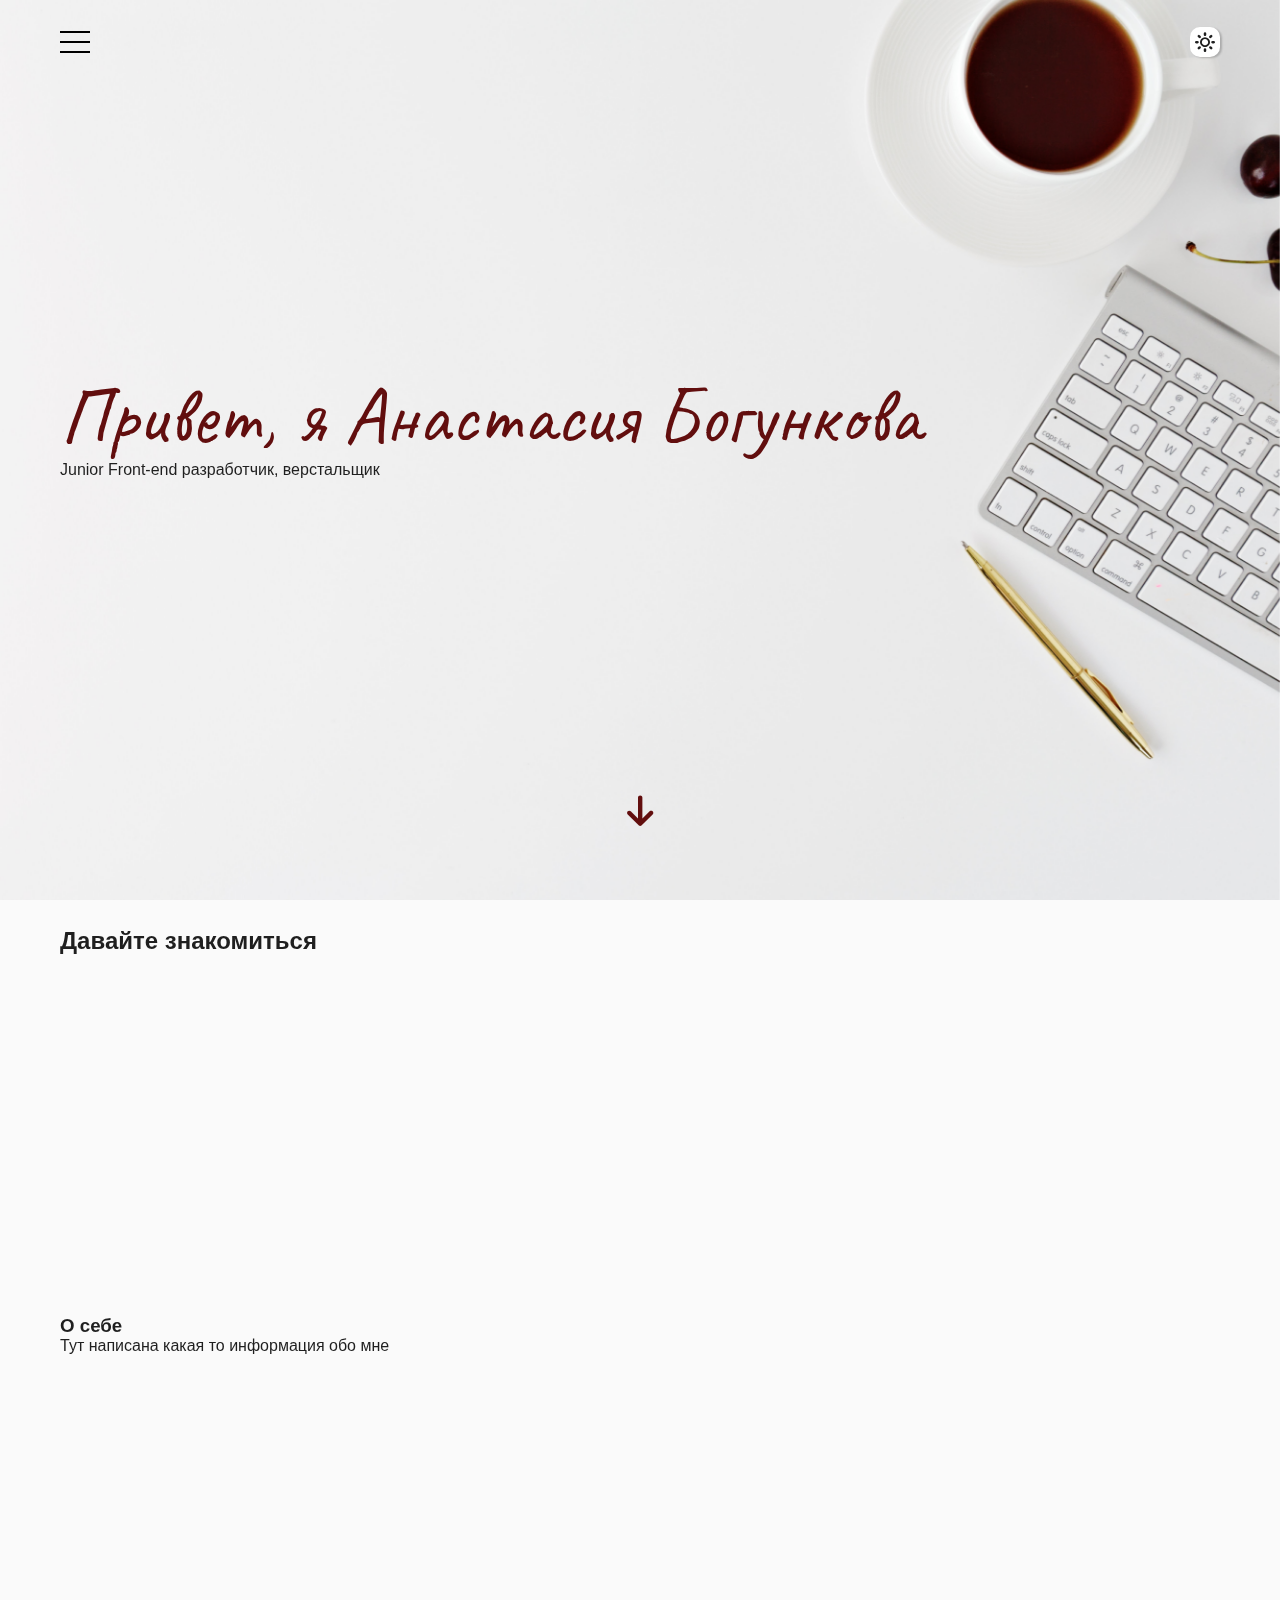
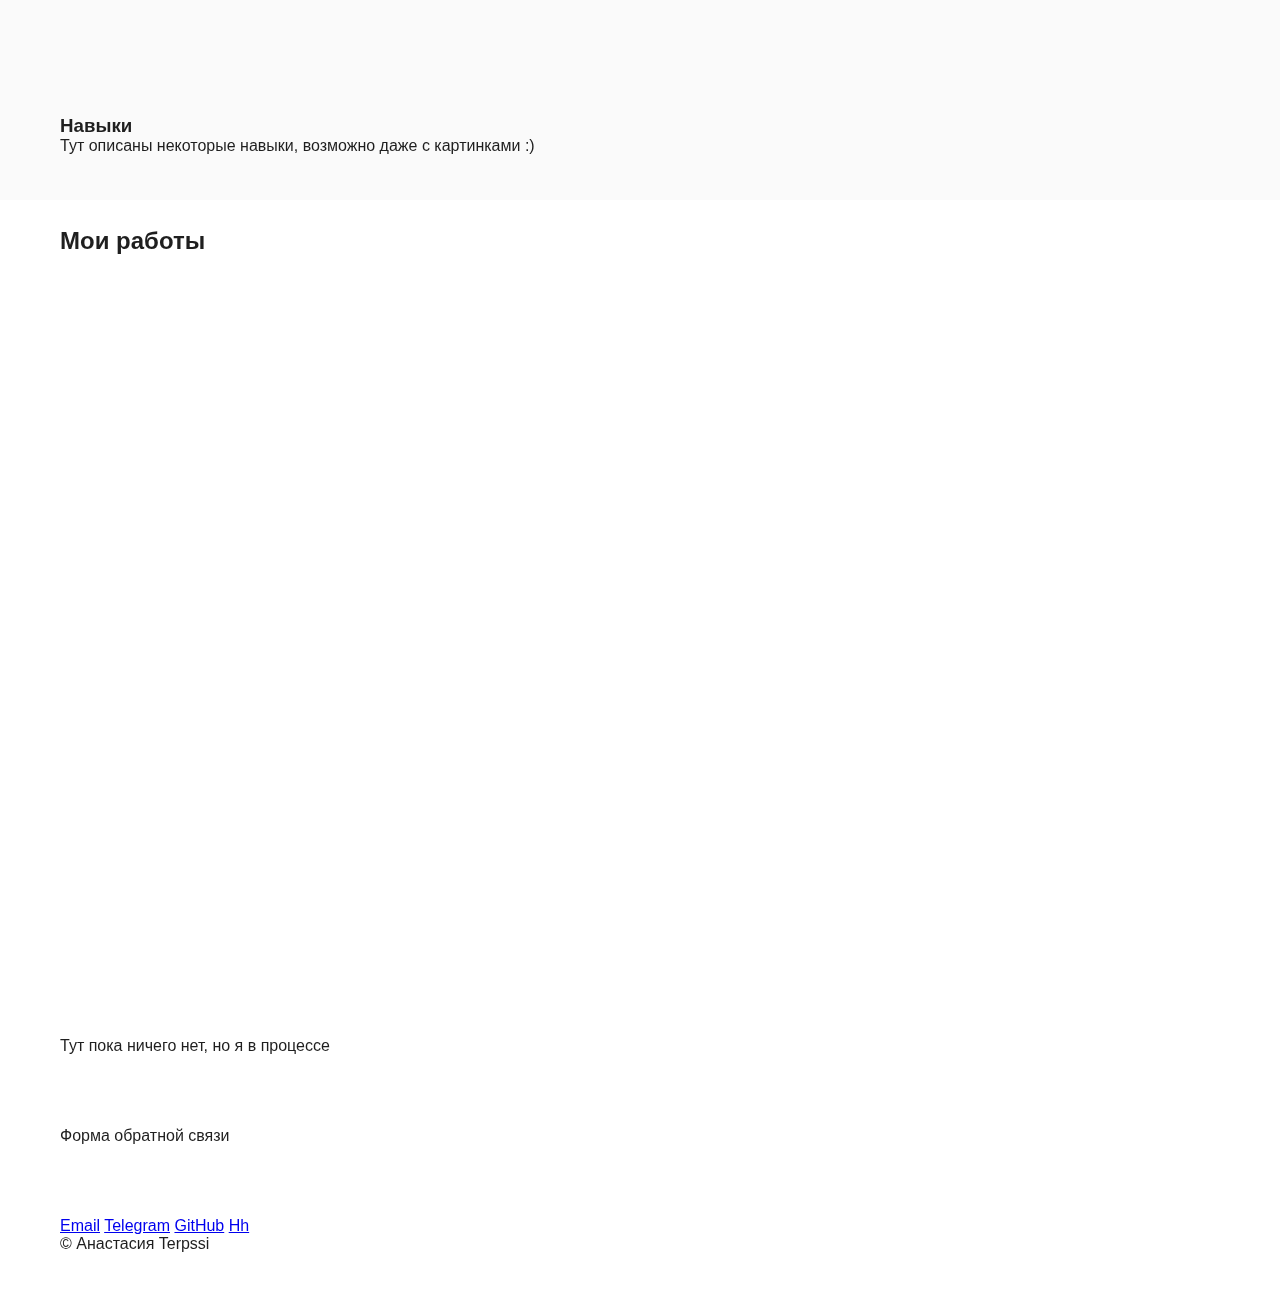
==== commit 7d9eb1b5: "test" ====
--- a/index.html
+++ b/index.html
@@ -20,7 +20,7 @@
             </label>
             <nav>
                 <a href="#about-me">О себе</a>
-                <a href="#">Мои работы</a>
+                <a href="#my-works">Мои работы</a>
             </nav>
             <div class="theme">
                 <i class="icon-sun" id="themeButton"></i>
@@ -47,7 +47,7 @@
             </div>
         </div>
     </section>
-    <section>
+    <section id="my-works">
         <div class="layout">
             <h2>Мои работы</h2>
             <p>Тут пока ничего нет, но я в процессе</p>
--- a/styles.css
+++ b/styles.css
@@ -6,8 +6,9 @@
 :root {
     --baseColor: #1f1f1f;
     --teaColor: #620e0e;
+    /*--teaColor: #961515;*/
     --light: #d2c8c8;
-    --lightRed: #b82c2c;
+    --lightRed: #c63131;
 }
 html {
     scroll-behavior: smooth;
@@ -21,7 +22,7 @@
     color: var(--baseColor);
 }
 .layout {
-    padding: 2vh 20px 5vh;
+    padding: 3vh 20px 5vh;
     margin: 0 auto;
     max-width: 1200px;
 }
@@ -61,7 +62,8 @@
 }
 .navigation {
     display: flex;
-    justify-content: center;
+    align-items: center;
+    position: relative;
 }
 #menu-toggle {
     display: none;
@@ -69,15 +71,14 @@
 nav {
     visibility: hidden;
     position: absolute;
-    left: 100%;
-    top: 25px;
+    left: -80%;
     transition-duration: 0.5s;
     white-space: nowrap;
     text-transform: uppercase;
 }
 #menu-toggle:checked ~ nav {
     visibility: visible;
-    left: 18%;
+    left: 4%;
     transition-duration: 0.5s;
 }
 .menu-button {
@@ -144,7 +145,7 @@
 header .arrow-down {
     font-size: 35px;
     color: var(--teaColor);
-    margin-bottom: 20px;
+    margin-bottom: 3vh;
 }
 .arrow-down:hover {
     animation: arrow .5s ease 4 alternate;
@@ -171,7 +172,7 @@
 }
 .darkTheme .header-content h1 {
     color: var(--lightRed);
-    text-shadow: 5px 5px 15px rgba(255,255,255, 0.2);
+    text-shadow: 2px 2px 3px rgba(255,0,0, 0.4);
 }
 .darkTheme header .arrow-down {
     color: var(--lightRed);
@@ -187,20 +188,77 @@
 .darkTheme header a {
     color: var(--light);
 }
-
-
-@media (max-width: 1023px) { /* 768 <---- 1023 */
+/*section*/
+#about-me {
+    background-color: #fafafa;
+}
+#about-me .layout {
+    height: 100vh;
+    display: flex;
+    flex-direction: column;
+    justify-content: space-between;
+}
+#my-works .layout {
+    height: 100vh;
+    display: flex;
+    flex-direction: column;
+    justify-content: space-between;
+}
+
+
+
+
+
+
+
+
+@media (min-width: 1600px) { /* (1600) <----  */
+    /*.header-content h1 {*/
+    /*    color: #37ff00;*/
+    /*}*/
     .header-content h1 {
-        color: #ff0000;
-    }
-}
-@media (max-width: 767px) { /* 480 <--- 767 */
+        font-size: 100px;
+        line-height: 100px;
+    }
+    .header-content p {
+        font-size: 22px;
+    }
+}
+@media (max-width: 1023px) { /* (768) <---- 1023 */
+    /*.header-content h1 {*/
+    /*    color: #ff0000;*/
+    /*}*/
     .header-content h1 {
-        color: #ff0077;
-    }
-}
-@media (max-width: 479px) { /* <-- 479 */
+        font-size: 50px;
+        line-height: 60px;
+    }
+    #menu-toggle:checked ~ nav {
+        left: 6%;
+    }
+}
+@media (max-width: 767px) { /* (480) <--- 767 */
+    /*.header-content h1 {*/
+    /*    color: #ff0077;*/
+    /*}*/
     .header-content h1 {
-        color: #bb00ff;
-    }
-}
+        font-size: 35px;
+        line-height: 40px;
+    }
+    .header-content p {
+        font-size: 12px;
+    }
+    #menu-toggle:checked ~ nav {
+        left: 8%;
+    }
+    nav a {
+        padding: 5px;
+    }
+}
+@media (max-width: 479px) { /* --(320) <-- 479 */
+    /*.header-content h1 {*/
+    /*    color: #bb00ff;*/
+    /*}*/
+    #menu-toggle:checked ~ nav {
+        left: 10%;
+    }
+}
